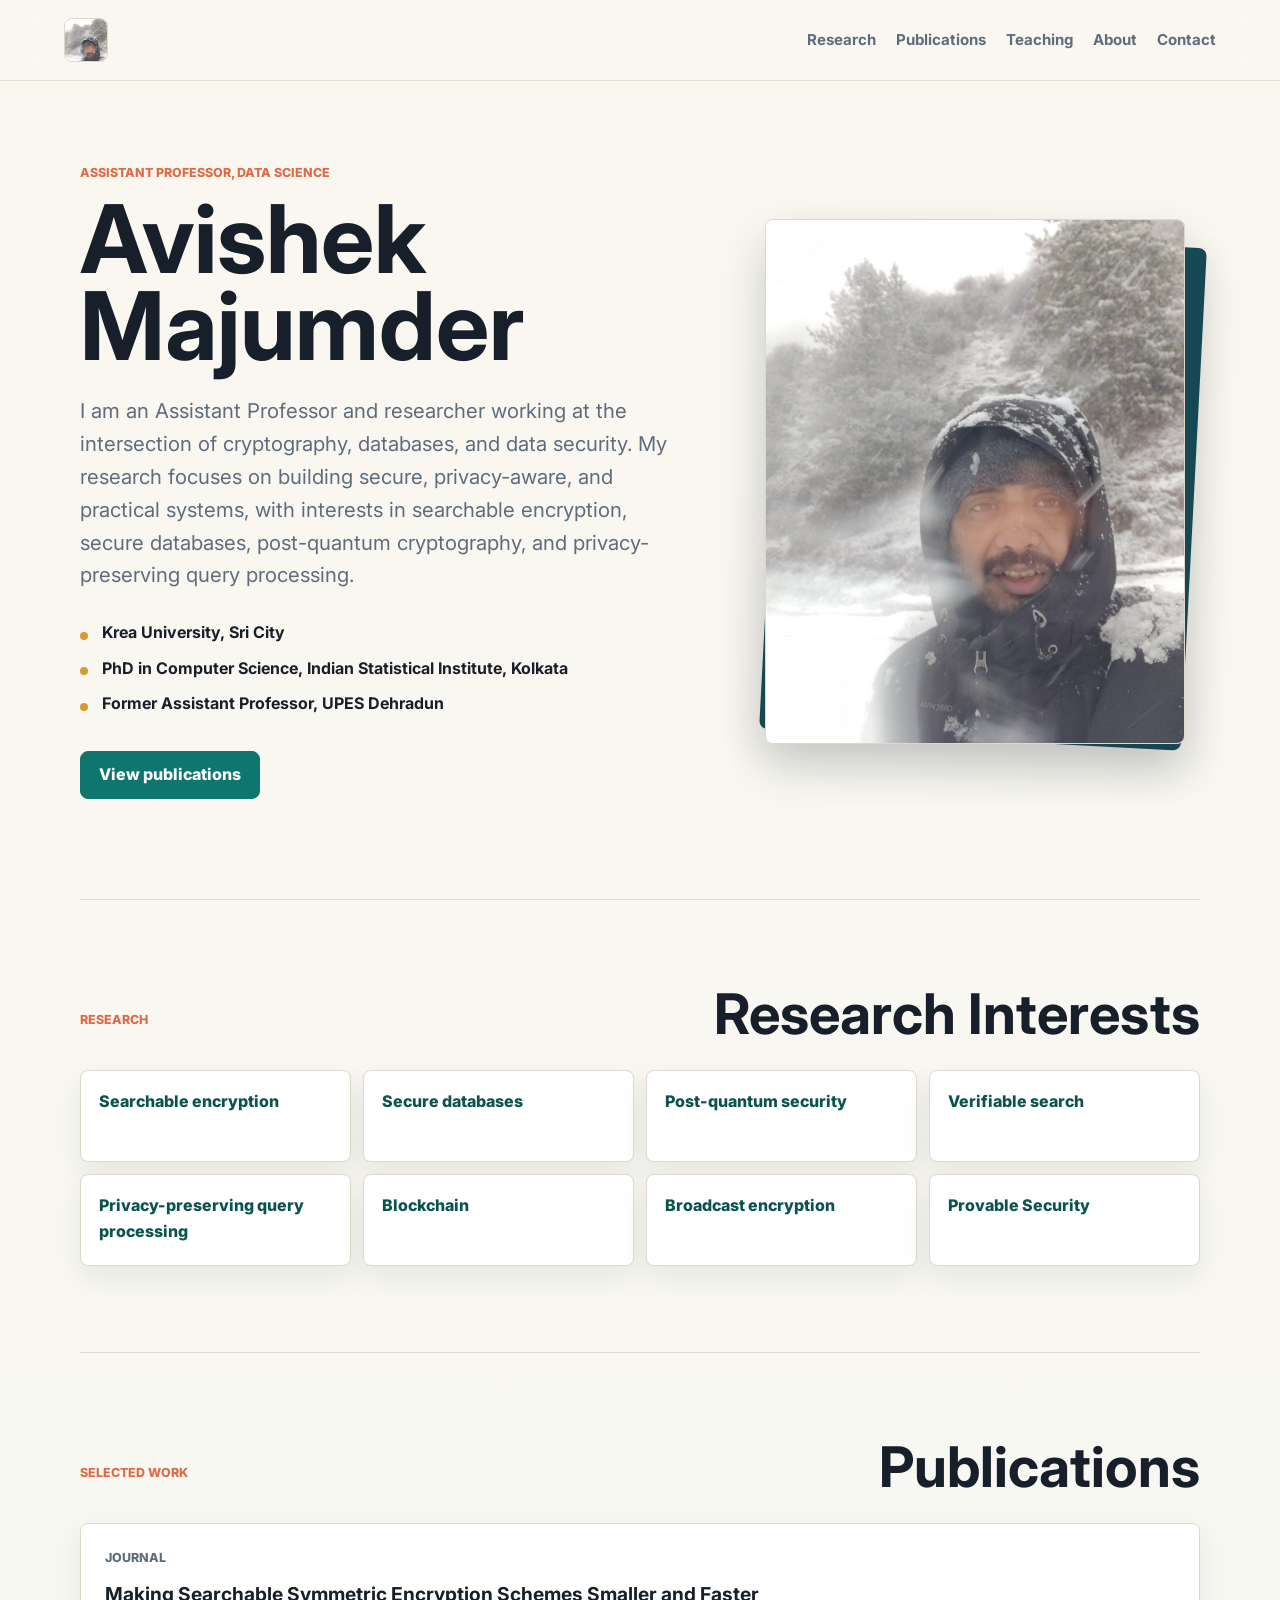
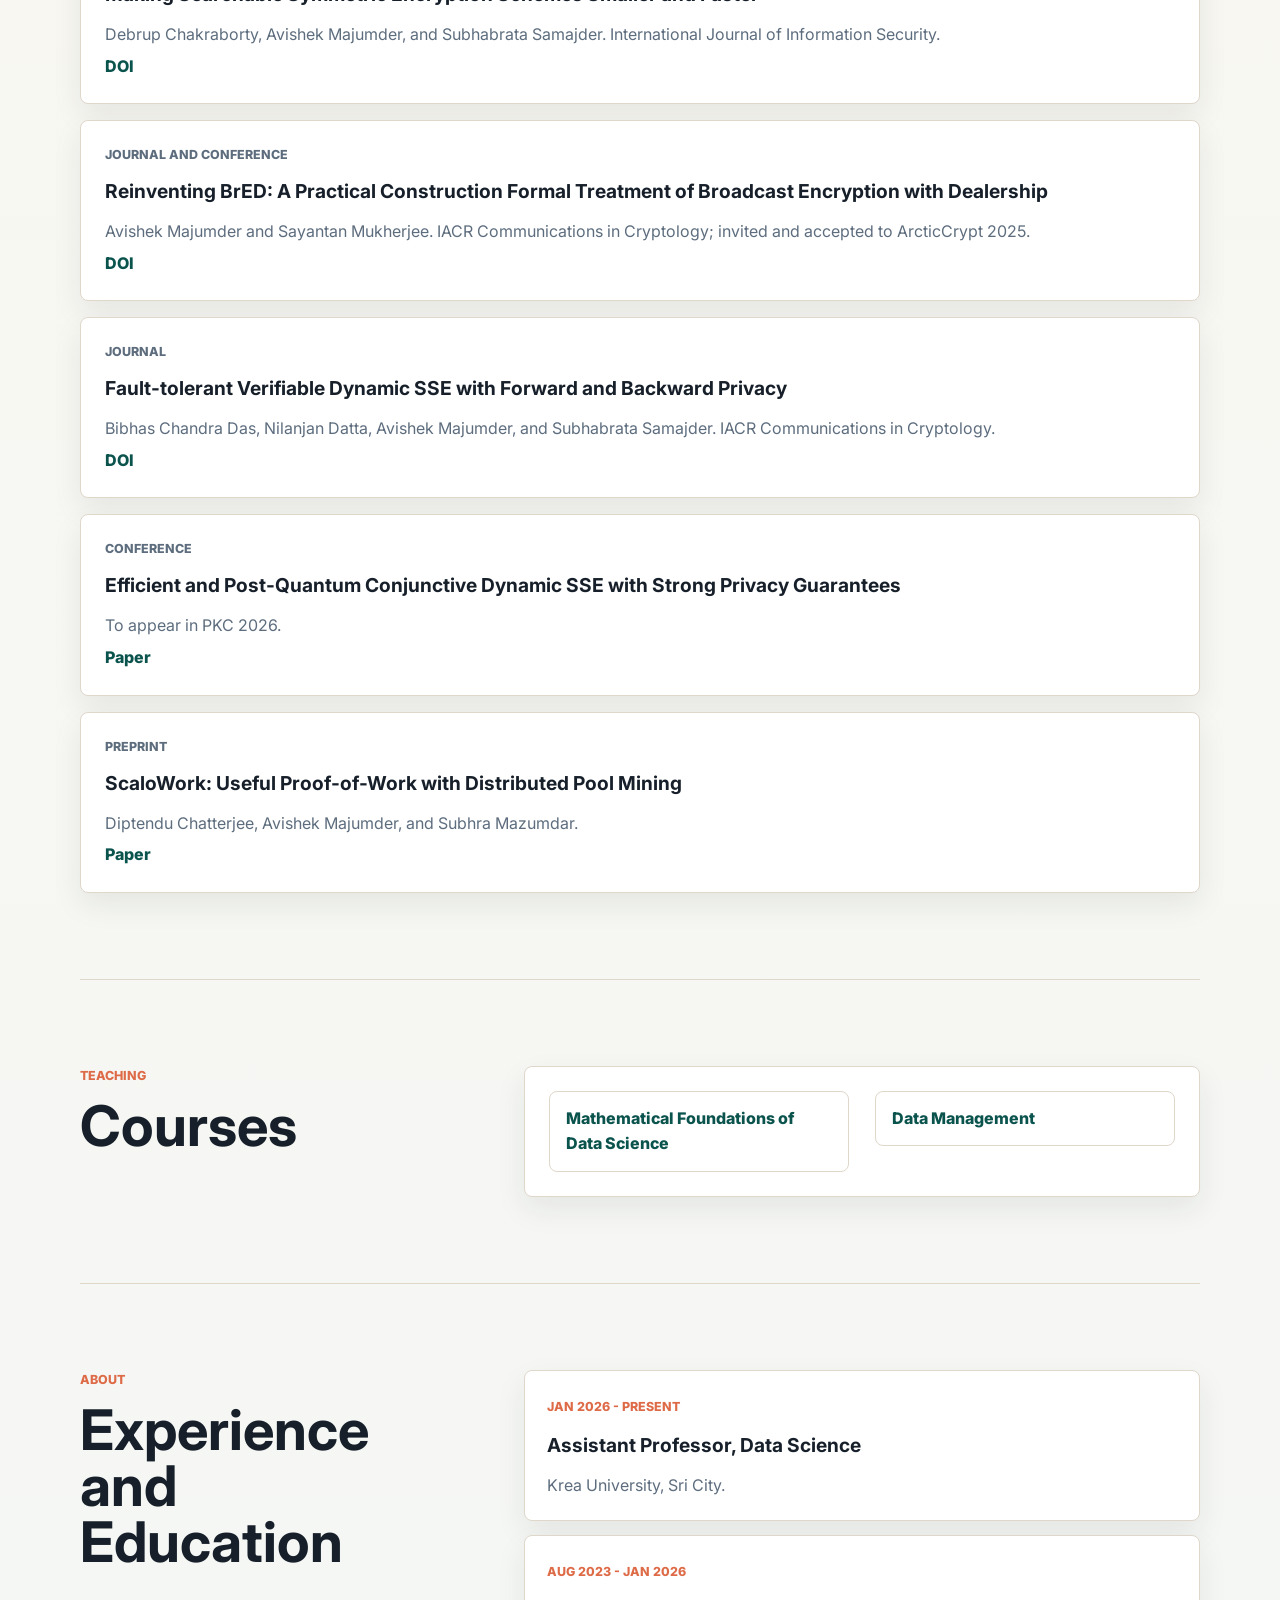
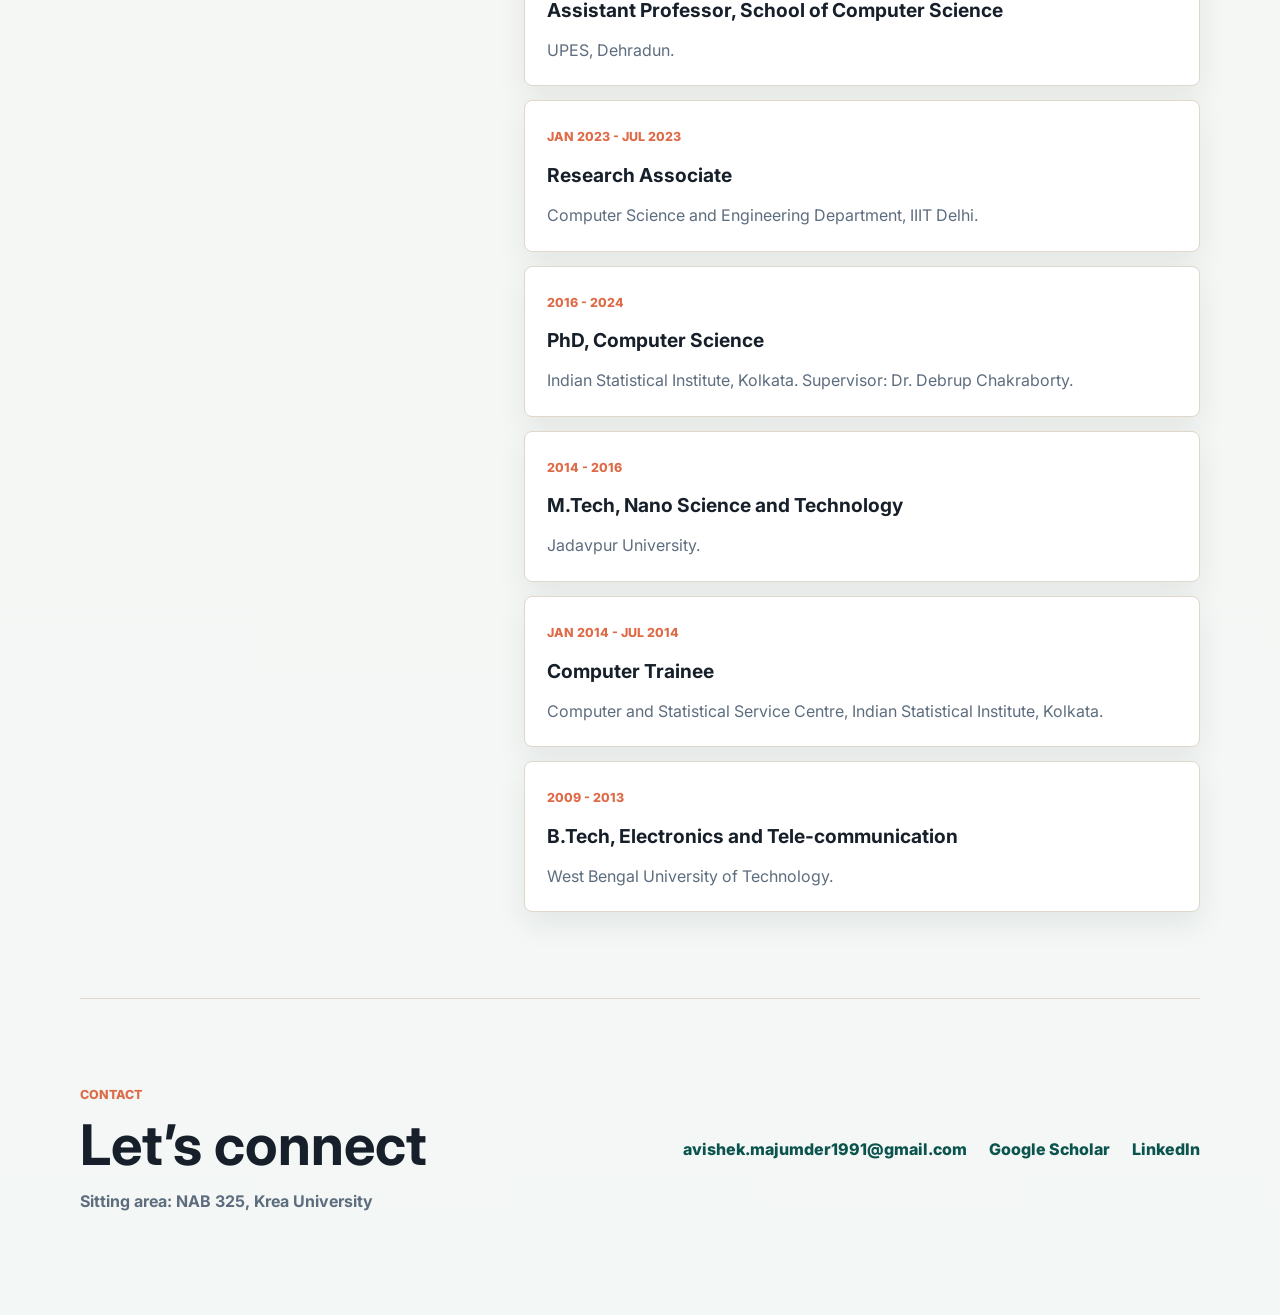
==== index.html @ 44ce13d9 "github page" ====
<!doctype html>
<html lang="en">
  <head>
    <meta charset="utf-8">
    <meta name="viewport" content="width=device-width, initial-scale=1">
    <meta name="description" content="Avishek Majumder - Assistant Professor in Data Science, Krea University. Research in searchable encryption, secure databases, post-quantum security, and privacy-preserving query processing.">
    <title>Avishek Majumder | Academic Portfolio</title>
    <link rel="preconnect" href="https://fonts.googleapis.com">
    <link rel="preconnect" href="https://fonts.gstatic.com" crossorigin>
    <link href="https://fonts.googleapis.com/css2?family=Inter:wght@400;500;700;800&display=swap" rel="stylesheet">
    <link rel="stylesheet" href="styles.css">
  </head>
  <body>
    <header class="site-header">
      <a class="brand" href="#top" aria-label="Home">
        <img src="assets/avishek-majumder.jpg" alt="">
      </a>
      <nav class="nav" aria-label="Primary navigation">
        <a href="#research">Research</a>
        <a href="#publications">Publications</a>
        <a href="#teaching">Teaching</a>
        <a href="#about">About</a>
        <a href="#contact">Contact</a>
      </nav>
    </header>

    <main id="top">
      <section class="hero" aria-labelledby="intro-title">
        <div class="hero-copy">
          <p class="eyebrow">Assistant Professor, Data Science</p>
          <h1 id="intro-title">Avishek Majumder</h1>
          <p class="lead">
            I am an Assistant Professor and researcher working at the intersection of cryptography, databases, and data security. My research focuses on building secure, privacy-aware, and practical systems, with interests in searchable encryption, secure databases, post-quantum cryptography, and privacy-preserving query processing.
          </p>
          <ul class="quick-facts" aria-label="Current affiliation and background">
            <li>Krea University, Sri City</li>
            <li>PhD in Computer Science, Indian Statistical Institute, Kolkata</li>
            <li>Former Assistant Professor, UPES Dehradun</li>
          </ul>
          <div class="actions" aria-label="Profile actions">
            <a class="button primary" href="#publications">View publications</a>
          </div>
        </div>
        <div class="hero-visual">
          <img class="profile-photo" src="assets/avishek-majumder.jpg" alt="Portrait of Avishek Majumder">
        </div>
      </section>

      <section class="section" id="research" aria-labelledby="research-title">
        <div class="section-heading">
          <p class="eyebrow">Research</p>
          <h2 id="research-title">Research Interests</h2>
        </div>
        <ul class="interest-list">
          <li>Searchable encryption</li>
          <li>Secure databases</li>
          <li>Post-quantum security</li>
          <li>Verifiable search</li>
          <li>Privacy-preserving query processing</li>
          <li>Blockchain</li>
          <li>Broadcast encryption</li>
          <li>Provable Security</li>
        </ul>
      </section>

      <section class="section" id="publications" aria-labelledby="publications-title">
        <div class="section-heading">
          <p class="eyebrow">Selected Work</p>
          <h2 id="publications-title">Publications</h2>
        </div>
        <div class="publication-list">
          <article class="publication">
            <p class="pub-type">Journal</p>
            <h3>Making Searchable Symmetric Encryption Schemes Smaller and Faster</h3>
            <p>Debrup Chakraborty, Avishek Majumder, and Subhabrata Samajder. International Journal of Information Security.</p>
            <a href="https://doi.org/10.1007/s10207-024-00915-y" target="_blank" rel="noreferrer">DOI</a>
          </article>
          <article class="publication">
            <p class="pub-type">Journal and Conference</p>
            <h3>Reinventing BrED: A Practical Construction Formal Treatment of Broadcast Encryption with Dealership</h3>
            <p>Avishek Majumder and Sayantan Mukherjee. IACR Communications in Cryptology; invited and accepted to ArcticCrypt 2025.</p>
            <a href="https://doi.org/10.62056/ak5txl86bm" target="_blank" rel="noreferrer">DOI</a>
          </article>
          <article class="publication">
            <p class="pub-type">Journal</p>
            <h3>Fault-tolerant Verifiable Dynamic SSE with Forward and Backward Privacy</h3>
            <p>Bibhas Chandra Das, Nilanjan Datta, Avishek Majumder, and Subhabrata Samajder. IACR Communications in Cryptology.</p>
            <a href="https://doi.org/10.62056/ayl5w4fe-3" target="_blank" rel="noreferrer">DOI</a>
          </article>
          <article class="publication">
            <p class="pub-type">Conference</p>
            <h3>Efficient and Post-Quantum Conjunctive Dynamic SSE with Strong Privacy Guarantees</h3>
            <p>To appear in PKC 2026.</p>
            <a href="https://eprint.iacr.org/2026/742.pdf" target="_blank" rel="noreferrer">Paper</a>
          </article>
          <article class="publication">
            <p class="pub-type">Preprint</p>
            <h3>ScaloWork: Useful Proof-of-Work with Distributed Pool Mining</h3>
            <p>Diptendu Chatterjee, Avishek Majumder, and Subhra Mazumdar.</p>
            <a href="https://arxiv.org/pdf/2504.14328" target="_blank" rel="noreferrer">Paper</a>
          </article>
        </div>
      </section>

      <section class="section two-column" id="teaching" aria-labelledby="teaching-title">
        <div>
          <p class="eyebrow">Teaching</p>
          <h2 id="teaching-title">Courses</h2>
        </div>
        <div class="content-panel">
          <ul class="detail-list">
            <li>
              <a href="courses/mathematical-foundations-of-data-science.html">Mathematical Foundations of Data Science</a>
            </li>
            <li>
              <a href="courses/data-management.html">Data Management</a>
            </li>
          </ul>
        </div>
      </section>

      <section class="section two-column" id="about" aria-labelledby="about-title">
        <div>
          <p class="eyebrow">About</p>
          <h2 id="about-title">Experience and Education</h2>
        </div>
        <div class="timeline">
          <article>
            <span>Jan 2026 - Present</span>
            <h3>Assistant Professor, Data Science</h3>
            <p>Krea University, Sri City.</p>
          </article>
          <article>
            <span>Aug 2023 - Jan 2026</span>
            <h3>Assistant Professor, School of Computer Science</h3>
            <p>UPES, Dehradun.</p>
          </article>
          <article>
            <span>Jan 2023 - Jul 2023</span>
            <h3>Research Associate</h3>
            <p>Computer Science and Engineering Department, IIIT Delhi.</p>
          </article>
          <article>
            <span>2016 - 2024</span>
            <h3>PhD, Computer Science</h3>
            <p>Indian Statistical Institute, Kolkata. Supervisor: Dr. Debrup Chakraborty.</p>
          </article>
          <article>
            <span>2014 - 2016</span>
            <h3>M.Tech, Nano Science and Technology</h3>
            <p>Jadavpur University.</p>
          </article>
          <article>
            <span>Jan 2014 - Jul 2014</span>
            <h3>Computer Trainee</h3>
            <p>Computer and Statistical Service Centre, Indian Statistical Institute, Kolkata.</p>
          </article>
          <article>
            <span>2009 - 2013</span>
            <h3>B.Tech, Electronics and Tele-communication</h3>
            <p>West Bengal University of Technology.</p>
          </article>
        </div>
      </section>

      <section class="section contact" id="contact" aria-labelledby="contact-title">
        <div>
          <p class="eyebrow">Contact</p>
          <h2 id="contact-title">Let’s connect</h2>
          <p class="office-location">Sitting area: NAB 325, Krea University</p>
        </div>
        <div class="contact-links">
          <a href="mailto:avishek.majumder1991@gmail.com">avishek.majumder1991@gmail.com</a>
          <a href="https://scholar.google.com/citations?user=8zvprlkAAAAJ&amp;hl=en" target="_blank" rel="noreferrer">Google Scholar</a>
          <a href="https://www.linkedin.com/in/avishek-majumder-87589775/" target="_blank" rel="noreferrer">LinkedIn</a>
        </div>
      </section>
    </main>
  </body>
</html>
---- styles.css ----
:root {
  color-scheme: light;
  --ink: #17202a;
  --muted: #5d6d7e;
  --paper: #faf7f0;
  --surface: #ffffff;
  --line: #dfd7ca;
  --accent: #0e766e;
  --accent-dark: #0b534d;
  --coral: #de6b48;
  --gold: #d89a32;
  --shadow: 0 18px 45px rgba(23, 32, 42, 0.12);
}

* {
  box-sizing: border-box;
}

html {
  scroll-behavior: smooth;
}

body {
  margin: 0;
  min-height: 100vh;
  background:
    linear-gradient(180deg, rgba(250, 247, 240, 0.95), rgba(243, 247, 246, 0.95)),
    var(--paper);
  color: var(--ink);
  font-family: Inter, system-ui, -apple-system, BlinkMacSystemFont, "Segoe UI", sans-serif;
  line-height: 1.6;
}

a {
  color: inherit;
}

.site-header {
  position: sticky;
  top: 0;
  z-index: 10;
  display: flex;
  align-items: center;
  justify-content: space-between;
  gap: 24px;
  padding: 18px clamp(20px, 5vw, 72px);
  background: rgba(250, 247, 240, 0.88);
  border-bottom: 1px solid rgba(223, 215, 202, 0.75);
  backdrop-filter: blur(16px);
}

.brand {
  display: grid;
  width: 44px;
  height: 44px;
  place-items: center;
  border-radius: 8px;
  overflow: hidden;
  background: var(--surface);
  border: 1px solid var(--line);
  text-decoration: none;
}

.brand img {
  width: 100%;
  height: 100%;
  object-fit: cover;
  object-position: center 28%;
}

.nav {
  display: flex;
  flex-wrap: wrap;
  justify-content: flex-end;
  gap: 8px 20px;
  color: var(--muted);
  font-size: 0.94rem;
  font-weight: 700;
}

.nav a,
.publication a,
.contact-links a {
  text-decoration-color: transparent;
  text-underline-offset: 4px;
  transition: color 160ms ease, text-decoration-color 160ms ease;
}

.nav a:hover,
.publication a:hover,
.contact-links a:hover {
  color: var(--accent-dark);
  text-decoration-color: currentColor;
}

main {
  width: min(1120px, calc(100% - 40px));
  margin: 0 auto;
}

.hero {
  display: grid;
  grid-template-columns: minmax(0, 1.02fr) minmax(300px, 0.78fr);
  align-items: center;
  min-height: calc(100vh - 82px);
  gap: clamp(32px, 7vw, 82px);
  padding: 54px 0 72px;
}

.hero-copy {
  max-width: 680px;
}

.eyebrow {
  margin: 0 0 12px;
  color: var(--coral);
  font-size: 0.78rem;
  font-weight: 800;
  letter-spacing: 0;
  text-transform: uppercase;
}

h1,
h2,
h3,
p {
  overflow-wrap: anywhere;
}

h1 {
  max-width: 9ch;
  margin: 0;
  font-size: clamp(3.2rem, 7.4vw, 6.4rem);
  line-height: 0.92;
  letter-spacing: 0;
}

h2 {
  margin: 0;
  font-size: clamp(2rem, 5vw, 3.5rem);
  line-height: 1;
  letter-spacing: 0;
}

h3 {
  margin: 14px 0 10px;
  font-size: 1.2rem;
  line-height: 1.25;
}

.lead {
  max-width: 58ch;
  margin: 26px 0 0;
  color: var(--muted);
  font-size: clamp(1.05rem, 2vw, 1.28rem);
}

.quick-facts {
  display: grid;
  gap: 10px;
  margin: 28px 0 0;
  padding: 0;
  color: var(--ink);
  font-weight: 700;
  list-style: none;
}

.quick-facts li {
  position: relative;
  padding-left: 22px;
}

.quick-facts li::before {
  content: "";
  position: absolute;
  top: 0.72em;
  left: 0;
  width: 8px;
  height: 8px;
  border-radius: 50%;
  background: var(--gold);
}

.actions {
  display: flex;
  flex-wrap: wrap;
  gap: 12px;
  margin-top: 34px;
}

.button {
  display: inline-flex;
  min-height: 48px;
  align-items: center;
  justify-content: center;
  border: 1px solid var(--ink);
  border-radius: 8px;
  padding: 0 18px;
  font-weight: 800;
  text-decoration: none;
  transition: transform 160ms ease, box-shadow 160ms ease, background 160ms ease;
}

.button:hover {
  transform: translateY(-2px);
  box-shadow: var(--shadow);
}

.button.primary {
  background: var(--accent);
  border-color: var(--accent);
  color: white;
}

.button.secondary {
  background: transparent;
}

.hero-visual {
  position: relative;
  display: grid;
  place-items: center;
  min-height: 380px;
}

.hero-visual::before {
  content: "";
  position: absolute;
  inset: 18px 6px 4px 22px;
  border-radius: 8px;
  background: #174b57;
  transform: rotate(3deg);
  box-shadow: var(--shadow);
}

.hero-visual img {
  position: relative;
  display: block;
  width: min(100%, 420px);
  border: 1px solid var(--line);
  border-radius: 8px;
  background: var(--surface);
  box-shadow: 0 22px 50px rgba(23, 32, 42, 0.16);
}

.profile-photo {
  aspect-ratio: 4 / 5;
  height: auto;
  max-height: 560px;
  object-fit: cover;
  object-position: center 28%;
}

.section {
  padding: 86px 0;
  border-top: 1px solid var(--line);
}

.section-heading {
  display: flex;
  align-items: end;
  justify-content: space-between;
  gap: 24px;
  margin-bottom: 28px;
}

.interest-list {
  display: grid;
  grid-template-columns: repeat(4, minmax(0, 1fr));
  gap: 12px;
  margin: 0;
  padding: 0;
  list-style: none;
}

.interest-list li,
.content-panel,
.publication,
.timeline article {
  border: 1px solid var(--line);
  border-radius: 8px;
  background: var(--surface);
  box-shadow: 0 12px 30px rgba(23, 32, 42, 0.08);
}

.interest-list li {
  min-height: 92px;
  padding: 18px;
  color: var(--accent-dark);
  font-weight: 800;
}

.publication-list {
  display: grid;
  gap: 16px;
}

.publication {
  padding: 24px;
}

.publication p,
.timeline p {
  color: var(--muted);
}

.publication a {
  display: inline-flex;
  margin-top: 6px;
  color: var(--accent-dark);
  font-weight: 800;
}

.pub-type,
.timeline span {
  margin: 0;
  color: var(--coral);
  font-size: 0.78rem;
  font-weight: 800;
  text-transform: uppercase;
}

.two-column {
  display: grid;
  grid-template-columns: minmax(220px, 0.55fr) minmax(0, 1fr);
  gap: clamp(28px, 6vw, 72px);
  align-items: start;
}

.content-panel {
  padding: 24px;
}

.detail-list {
  display: grid;
  grid-template-columns: repeat(2, minmax(0, 1fr));
  gap: 12px 26px;
  margin: 0;
  padding: 0;
  color: var(--muted);
  list-style: none;
}

.detail-list a {
  display: block;
  min-height: 54px;
  padding: 14px 16px;
  border: 1px solid var(--line);
  border-radius: 8px;
  color: var(--accent-dark);
  font-weight: 800;
  text-decoration-color: transparent;
  text-underline-offset: 4px;
  transition: background 160ms ease, text-decoration-color 160ms ease;
}

.detail-list a:hover {
  background: rgba(14, 118, 110, 0.08);
  text-decoration-color: currentColor;
}

.timeline {
  display: grid;
  gap: 14px;
}

.timeline article {
  padding: 22px;
}

.timeline h3,
.timeline p,
.publication h3,
.publication p {
  margin-bottom: 0;
}

.course-hero {
  max-width: 860px;
  padding: 82px 0 70px;
}

.course-hero h1 {
  max-width: 12ch;
}

.course-layout {
  display: grid;
  grid-template-columns: minmax(260px, 0.42fr) minmax(0, 1fr);
  gap: 18px;
}

.course-note {
  margin-bottom: 0;
  color: var(--muted);
}

.download-link {
  display: inline-flex;
  min-height: 46px;
  align-items: center;
  margin-top: 22px;
  padding: 0 15px;
  border: 1px solid var(--accent);
  border-radius: 8px;
  color: var(--accent-dark);
  font-weight: 800;
  text-decoration: none;
  transition: background 160ms ease, color 160ms ease;
}

.download-link:hover {
  background: var(--accent);
  color: white;
}

.table-wrap {
  width: 100%;
  margin-top: 24px;
  overflow-x: auto;
}

.course-table {
  width: 100%;
  min-width: 680px;
  border-collapse: collapse;
  color: var(--muted);
}

.course-table th,
.course-table td {
  padding: 14px;
  border-bottom: 1px solid var(--line);
  text-align: left;
  vertical-align: top;
}

.course-table th {
  color: var(--ink);
  font-size: 0.82rem;
  text-transform: uppercase;
}

.course-table th:first-child,
.course-table td:first-child {
  width: 72px;
  color: var(--coral);
  font-weight: 800;
}

.course-table th:last-child,
.course-table td:last-child {
  width: 130px;
}

.course-table a {
  color: var(--accent-dark);
  font-weight: 800;
  text-decoration-color: transparent;
  text-underline-offset: 4px;
}

.course-table a:hover {
  text-decoration-color: currentColor;
}

.contact {
  display: flex;
  align-items: center;
  justify-content: space-between;
  gap: 28px;
  padding-bottom: 100px;
}

.contact-links {
  display: flex;
  flex-wrap: wrap;
  justify-content: flex-end;
  gap: 14px 22px;
  color: var(--accent-dark);
  font-weight: 800;
}

.office-location {
  margin: 16px 0 0;
  color: var(--muted);
  font-weight: 700;
}

@media (max-width: 820px) {
  .site-header {
    align-items: flex-start;
  }

  .hero {
    grid-template-columns: 1fr;
    min-height: auto;
    padding-top: 44px;
  }

  .hero-visual {
    order: -1;
    min-height: 260px;
  }

  .project-grid {
    grid-template-columns: 1fr;
  }

  .interest-list,
  .detail-list,
  .course-layout {
    grid-template-columns: 1fr;
  }

  .section-heading,
  .contact,
  .two-column {
    align-items: flex-start;
    grid-template-columns: 1fr;
    flex-direction: column;
  }

  .contact-links {
    justify-content: flex-start;
  }
}

@media (max-width: 520px) {
  main {
    width: min(100% - 28px, 1120px);
  }

  .site-header {
    padding: 14px;
  }

  .nav {
    max-width: 230px;
  }

  h1 {
    font-size: 3.1rem;
  }

  .button {
    width: 100%;
  }
}
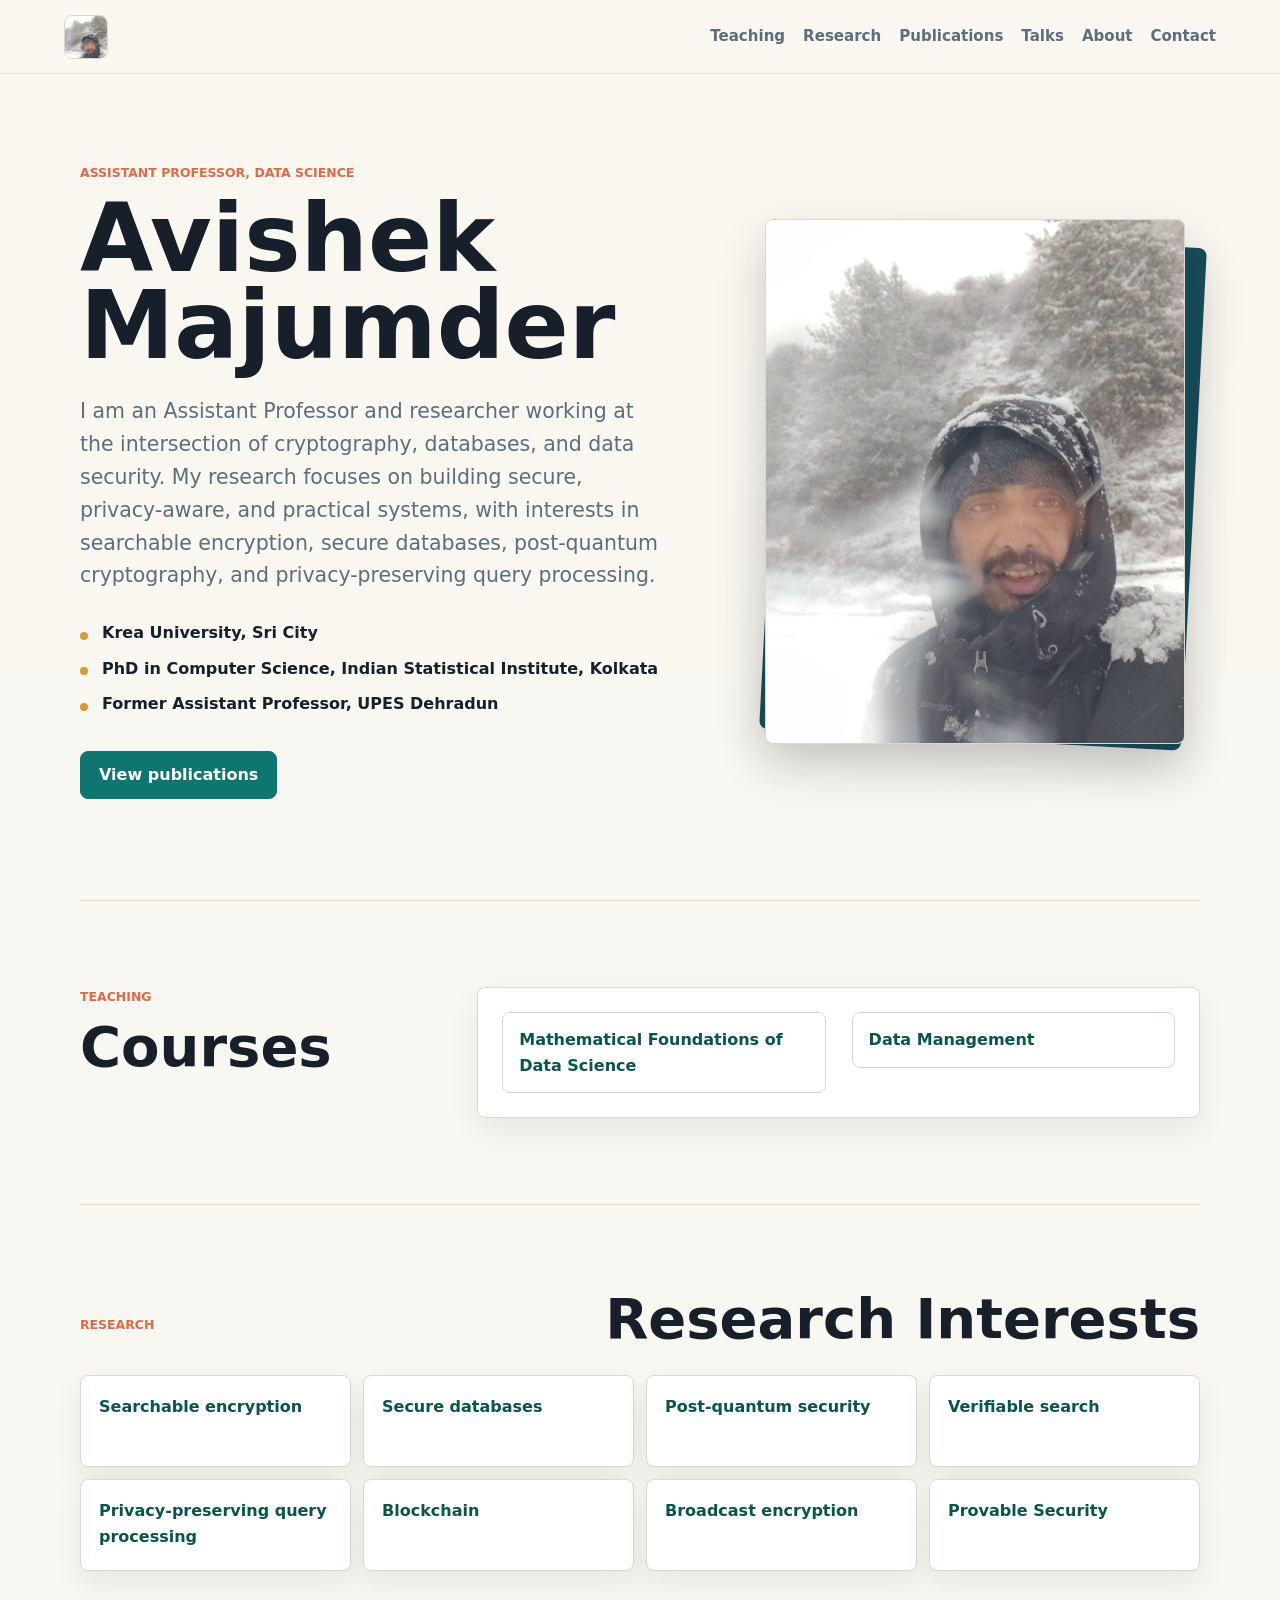
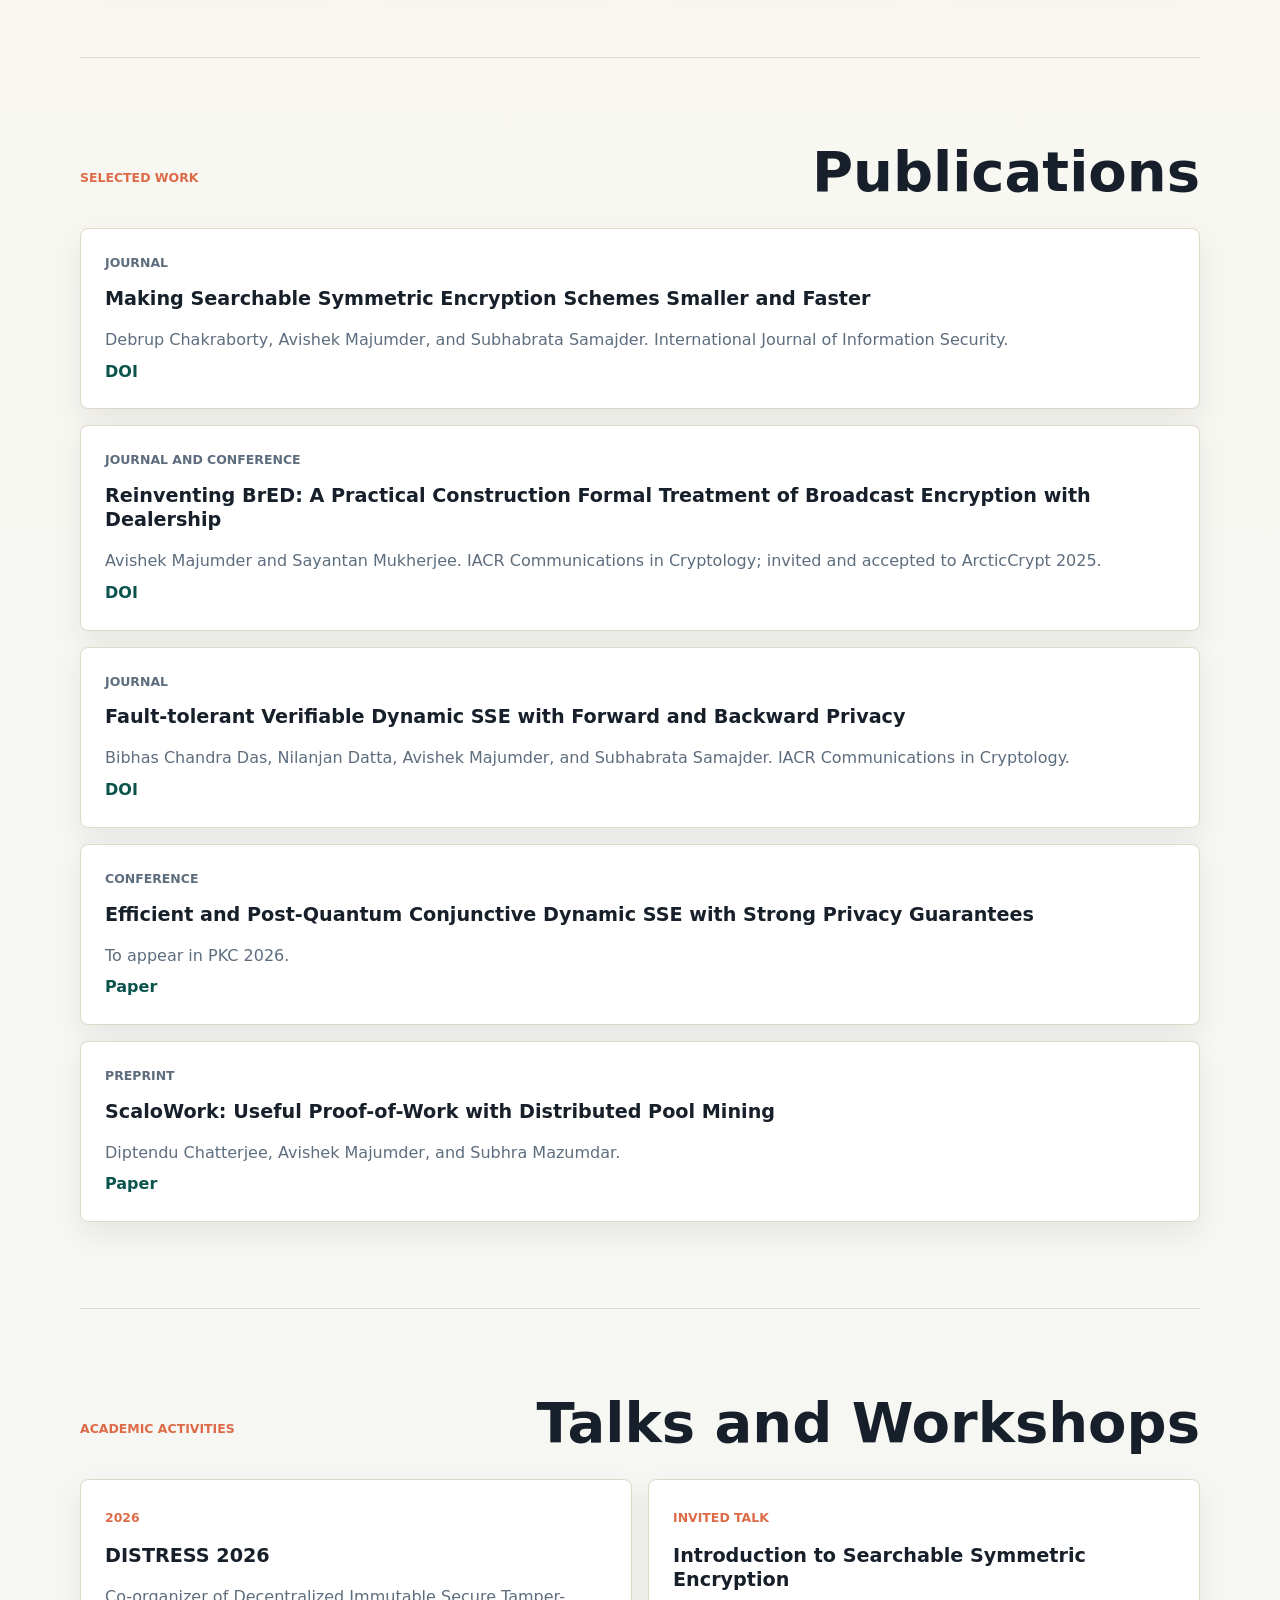
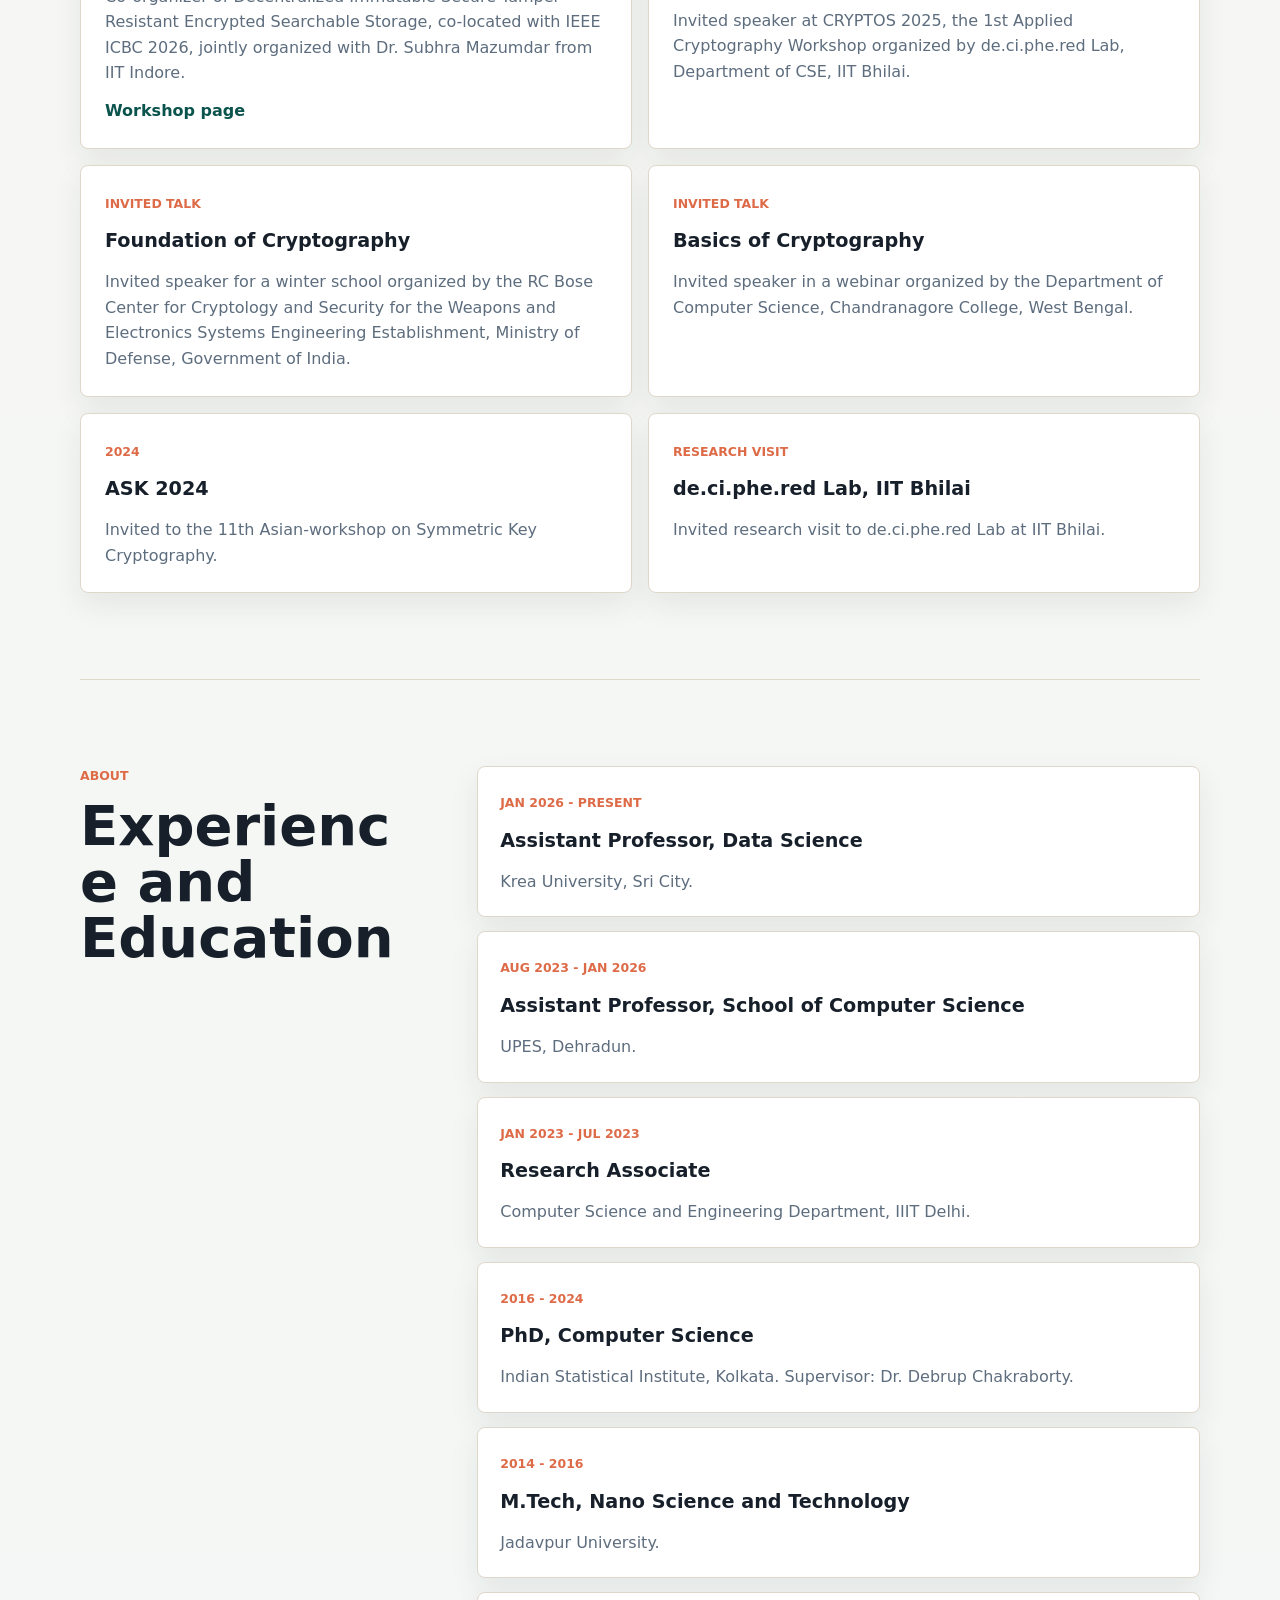
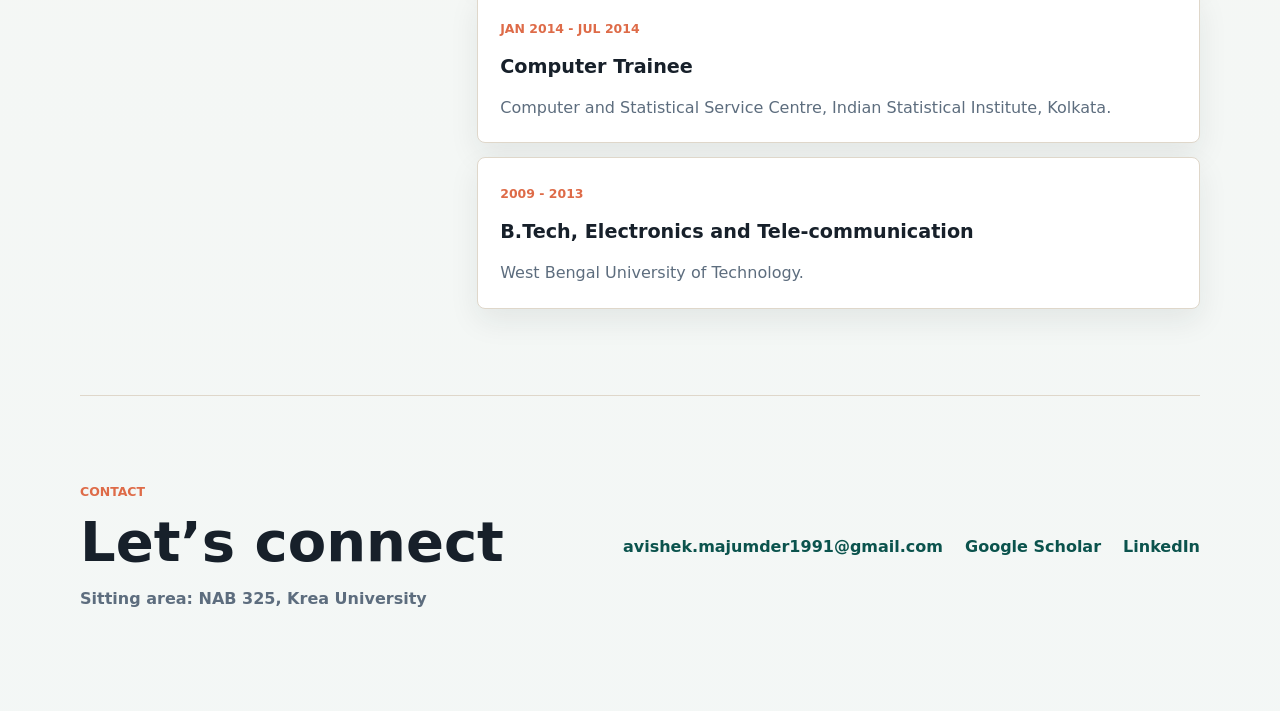
==== commit 0ecc7d45: "mobile optimized" ====
--- a/index.html
+++ b/index.html
@@ -5,20 +5,18 @@
     <meta name="viewport" content="width=device-width, initial-scale=1">
     <meta name="description" content="Avishek Majumder - Assistant Professor in Data Science, Krea University. Research in searchable encryption, secure databases, post-quantum security, and privacy-preserving query processing.">
     <title>Avishek Majumder | Academic Portfolio</title>
-    <link rel="preconnect" href="https://fonts.googleapis.com">
-    <link rel="preconnect" href="https://fonts.gstatic.com" crossorigin>
-    <link href="https://fonts.googleapis.com/css2?family=Inter:wght@400;500;700;800&display=swap" rel="stylesheet">
     <link rel="stylesheet" href="styles.css">
   </head>
   <body>
     <header class="site-header">
       <a class="brand" href="#top" aria-label="Home">
-        <img src="assets/avishek-majumder.jpg" alt="">
+        <img src="assets/avishek-majumder.jpg" width="1000" height="1250" alt="">
       </a>
       <nav class="nav" aria-label="Primary navigation">
+        <a href="#teaching">Teaching</a>
         <a href="#research">Research</a>
         <a href="#publications">Publications</a>
-        <a href="#teaching">Teaching</a>
+        <a href="#talks">Talks</a>
         <a href="#about">About</a>
         <a href="#contact">Contact</a>
       </nav>
@@ -42,7 +40,25 @@
           </div>
         </div>
         <div class="hero-visual">
-          <img class="profile-photo" src="assets/avishek-majumder.jpg" alt="Portrait of Avishek Majumder">
+          <img class="profile-photo" src="assets/avishek-majumder.jpg" width="1000" height="1250"
+            alt="Portrait of Avishek Majumder" fetchpriority="high">
+          </div>
+          </section>
+          
+          <section class="section two-column" id="teaching" aria-labelledby="teaching-title">
+            <div>
+              <p class="eyebrow">Teaching</p>
+              <h2 id="teaching-title">Courses</h2>
+            </div>
+            <div class="content-panel">
+              <ul class="detail-list">
+                <li>
+                  <a href="courses/mathematical-foundations-of-data-science.html">Mathematical Foundations of Data Science</a>
+                </li>
+                <li>
+                  <a href="courses/data-management.html">Data Management</a>
+                </li>
+              </ul>
         </div>
       </section>
 
@@ -102,20 +118,55 @@
         </div>
       </section>
 
-      <section class="section two-column" id="teaching" aria-labelledby="teaching-title">
-        <div>
-          <p class="eyebrow">Teaching</p>
-          <h2 id="teaching-title">Courses</h2>
-        </div>
-        <div class="content-panel">
-          <ul class="detail-list">
-            <li>
-              <a href="courses/mathematical-foundations-of-data-science.html">Mathematical Foundations of Data Science</a>
-            </li>
-            <li>
-              <a href="courses/data-management.html">Data Management</a>
-            </li>
-          </ul>
+      <section class="section" id="talks" aria-labelledby="talks-title">
+        <div class="section-heading">
+          <p class="eyebrow">Academic Activities</p>
+          <h2 id="talks-title">Talks and Workshops</h2>
+        </div>
+        <div class="activity-list">
+          <article class="activity">
+            <span>2026</span>
+            <h3>DISTRESS 2026</h3>
+            <p>
+              Co-organizer of Decentralized Immutable Secure Tamper-Resistant Encrypted Searchable Storage,
+              co-located with IEEE ICBC 2026, jointly organized with Dr. Subhra Mazumdar from IIT Indore.
+            </p>
+            <a href="https://icbc2026.ieee-icbc.org/ieee-icbc-2026-91/pages/ieee-distress-bites-and-r2d2" target="_blank" rel="noreferrer">Workshop page</a>
+          </article>
+          <article class="activity">
+            <span>Invited Talk</span>
+            <h3>Introduction to Searchable Symmetric Encryption</h3>
+            <p>
+              Invited speaker at CRYPTOS 2025, the 1st Applied Cryptography Workshop organized by
+              de.ci.phe.red Lab, Department of CSE, IIT Bhilai.
+            </p>
+          </article>
+          <article class="activity">
+            <span>Invited Talk</span>
+            <h3>Foundation of Cryptography</h3>
+            <p>
+              Invited speaker for a winter school organized by the RC Bose Center for Cryptology and Security
+              for the Weapons and Electronics Systems Engineering Establishment, Ministry of Defense, Government of India.
+            </p>
+          </article>
+          <article class="activity">
+            <span>Invited Talk</span>
+            <h3>Basics of Cryptography</h3>
+            <p>
+              Invited speaker in a webinar organized by the Department of Computer Science,
+              Chandranagore College, West Bengal.
+            </p>
+          </article>
+          <article class="activity">
+            <span>2024</span>
+            <h3>ASK 2024</h3>
+            <p>Invited to the 11th Asian-workshop on Symmetric Key Cryptography.</p>
+          </article>
+          <article class="activity">
+            <span>Research Visit</span>
+            <h3>de.ci.phe.red Lab, IIT Bhilai</h3>
+            <p>Invited research visit to de.ci.phe.red Lab at IIT Bhilai.</p>
+          </article>
         </div>
       </section>
 
--- a/styles.css
+++ b/styles.css
@@ -27,8 +27,10 @@
     linear-gradient(180deg, rgba(250, 247, 240, 0.95), rgba(243, 247, 246, 0.95)),
     var(--paper);
   color: var(--ink);
-  font-family: Inter, system-ui, -apple-system, BlinkMacSystemFont, "Segoe UI", sans-serif;
+  font-family: system-ui, -apple-system, BlinkMacSystemFont, "Segoe UI", sans-serif;
   line-height: 1.6;
+  -webkit-font-smoothing: antialiased;
+  text-rendering: optimizeLegibility;
 }
 
 a {
@@ -42,8 +44,9 @@
   display: flex;
   align-items: center;
   justify-content: space-between;
-  gap: 24px;
-  padding: 18px clamp(20px, 5vw, 72px);
+  gap: 18px;
+  min-height: 74px;
+  padding: 14px clamp(20px, 5vw, 72px);
   background: rgba(250, 247, 240, 0.88);
   border-bottom: 1px solid rgba(223, 215, 202, 0.75);
   backdrop-filter: blur(16px);
@@ -72,7 +75,7 @@
   display: flex;
   flex-wrap: wrap;
   justify-content: flex-end;
-  gap: 8px 20px;
+  gap: 8px 18px;
   color: var(--muted);
   font-size: 0.94rem;
   font-weight: 700;
@@ -94,7 +97,7 @@
 }
 
 main {
-  width: min(1120px, calc(100% - 40px));
+  width: min(1120px, calc(100% - clamp(28px, 6vw, 72px)));
   margin: 0 auto;
 }
 
@@ -102,9 +105,9 @@
   display: grid;
   grid-template-columns: minmax(0, 1.02fr) minmax(300px, 0.78fr);
   align-items: center;
-  min-height: calc(100vh - 82px);
+  min-height: calc(100svh - 74px);
   gap: clamp(32px, 7vw, 82px);
-  padding: 54px 0 72px;
+  padding: clamp(42px, 7vw, 72px) 0 clamp(56px, 7vw, 84px);
 }
 
 .hero-copy {
@@ -252,7 +255,7 @@
 }
 
 .section {
-  padding: 86px 0;
+  padding: clamp(58px, 8vw, 86px) 0;
   border-top: 1px solid var(--line);
 }
 
@@ -276,6 +279,7 @@
 .interest-list li,
 .content-panel,
 .publication,
+.activity,
 .timeline article {
   border: 1px solid var(--line);
   border-radius: 8px;
@@ -295,11 +299,13 @@
   gap: 16px;
 }
 
-.publication {
+.publication,
+.activity {
   padding: 24px;
 }
 
 .publication p,
+.activity p,
 .timeline p {
   color: var(--muted);
 }
@@ -311,7 +317,21 @@
   font-weight: 800;
 }
 
+.activity a {
+  display: inline-flex;
+  margin-top: 12px;
+  color: var(--accent-dark);
+  font-weight: 800;
+  text-decoration-color: transparent;
+  text-underline-offset: 4px;
+}
+
+.activity a:hover {
+  text-decoration-color: currentColor;
+}
+
 .pub-type,
+.activity span,
 .timeline span {
   margin: 0;
   color: var(--coral);
@@ -320,9 +340,20 @@
   text-transform: uppercase;
 }
 
+.activity-list {
+  display: grid;
+  grid-template-columns: repeat(2, minmax(0, 1fr));
+  gap: 16px;
+}
+
+.activity h3,
+.activity p {
+  margin-bottom: 0;
+}
+
 .two-column {
   display: grid;
-  grid-template-columns: minmax(220px, 0.55fr) minmax(0, 1fr);
+  grid-template-columns: minmax(220px, 0.45fr) minmax(0, 1fr);
   gap: clamp(28px, 6vw, 72px);
   align-items: start;
 }
@@ -377,7 +408,7 @@
 
 .course-hero {
   max-width: 860px;
-  padding: 82px 0 70px;
+  padding: clamp(58px, 8vw, 82px) 0 clamp(52px, 7vw, 70px);
 }
 
 .course-hero h1 {
@@ -418,6 +449,7 @@
   width: 100%;
   margin-top: 24px;
   overflow-x: auto;
+  -webkit-overflow-scrolling: touch;
 }
 
 .course-table {
@@ -489,27 +521,34 @@
 
 @media (max-width: 820px) {
   .site-header {
-    align-items: flex-start;
+    align-items: center;
   }
 
   .hero {
     grid-template-columns: 1fr;
     min-height: auto;
-    padding-top: 44px;
+    gap: 26px;
+    padding-top: 34px;
   }
 
   .hero-visual {
     order: -1;
-    min-height: 260px;
-  }
-
-  .project-grid {
-    grid-template-columns: 1fr;
-  }
-
-  .interest-list,
-  .detail-list,
-  .course-layout {
+    min-height: 0;
+  }
+
+  .hero-visual::before {
+    inset: 14px 18px 0 18px;
+  }
+
+  .hero-visual img {
+    width: min(78vw, 340px);
+  }
+
+  .interest-list {
+    grid-template-columns: repeat(2, minmax(0, 1fr));
+  }
+
+  .activity-list {
     grid-template-columns: 1fr;
   }
 
@@ -527,23 +566,60 @@
 }
 
 @media (max-width: 520px) {
-  main {
-    width: min(100% - 28px, 1120px);
-  }
-
   .site-header {
-    padding: 14px;
+    gap: 12px;
+    padding: 10px 14px;
+  }
+
+  .interest-list {
+    grid-template-columns: 1fr;
   }
 
   .nav {
-    max-width: 230px;
+    flex: 1;
+    gap: 4px 10px;
+    font-size: 0.84rem;
+    line-height: 1.25;
   }
 
   h1 {
-    font-size: 3.1rem;
+    max-width: 12ch;
+    font-size: 2.72rem;
+    line-height: 0.98;
+  }
+
+  h2 {
+    font-size: 2rem;
+    line-height: 1.08;
+  }
+
+  .brand {
+    width: 40px;
+    height: 40px;
+  }
+
+  .lead {
+    font-size: 1rem;
+  }
+
+  .content-panel,
+  .publication,
+  .activity,
+  .timeline article {
+    padding: 18px;
   }
 
   .button {
     width: 100%;
   }
-}
+
+  .course-table {
+    min-width: 600px;
+    font-size: 0.92rem;
+  }
+
+  .course-table th,
+  .course-table td {
+    padding: 12px;
+  }
+}
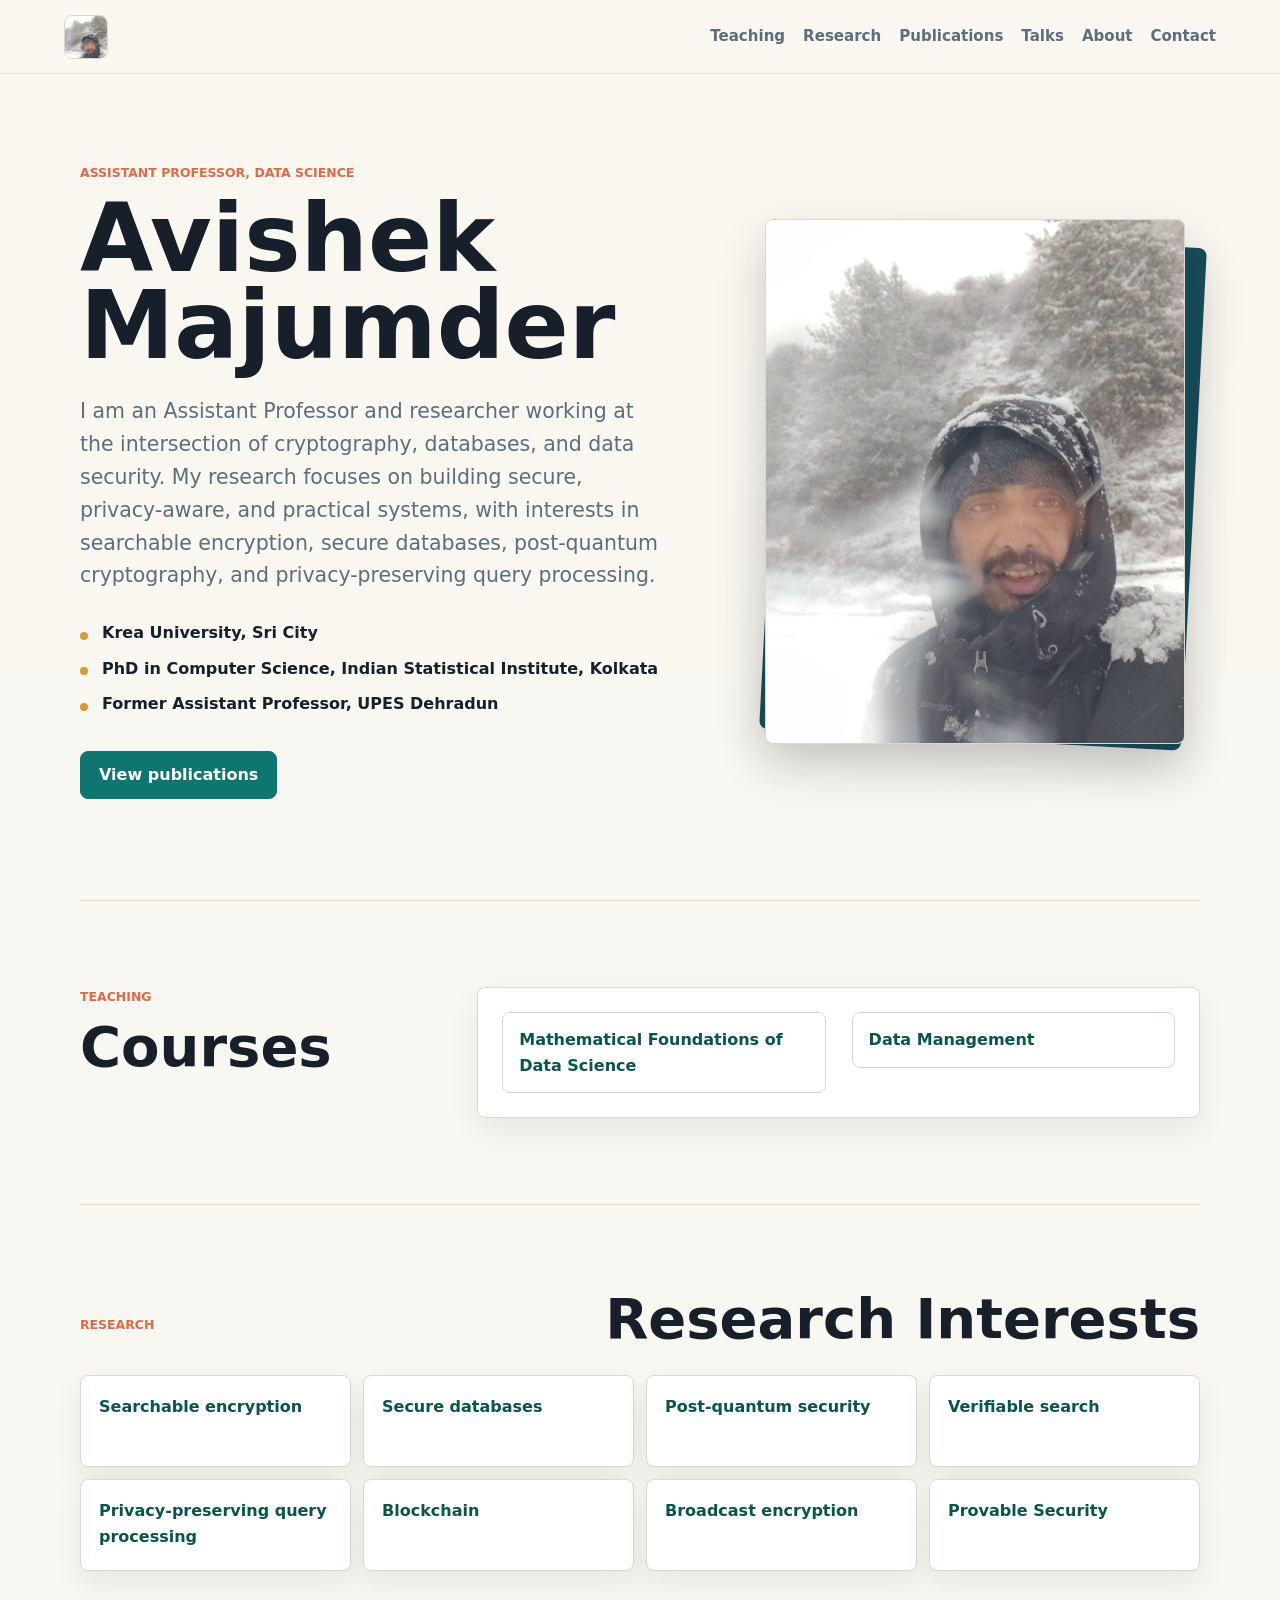
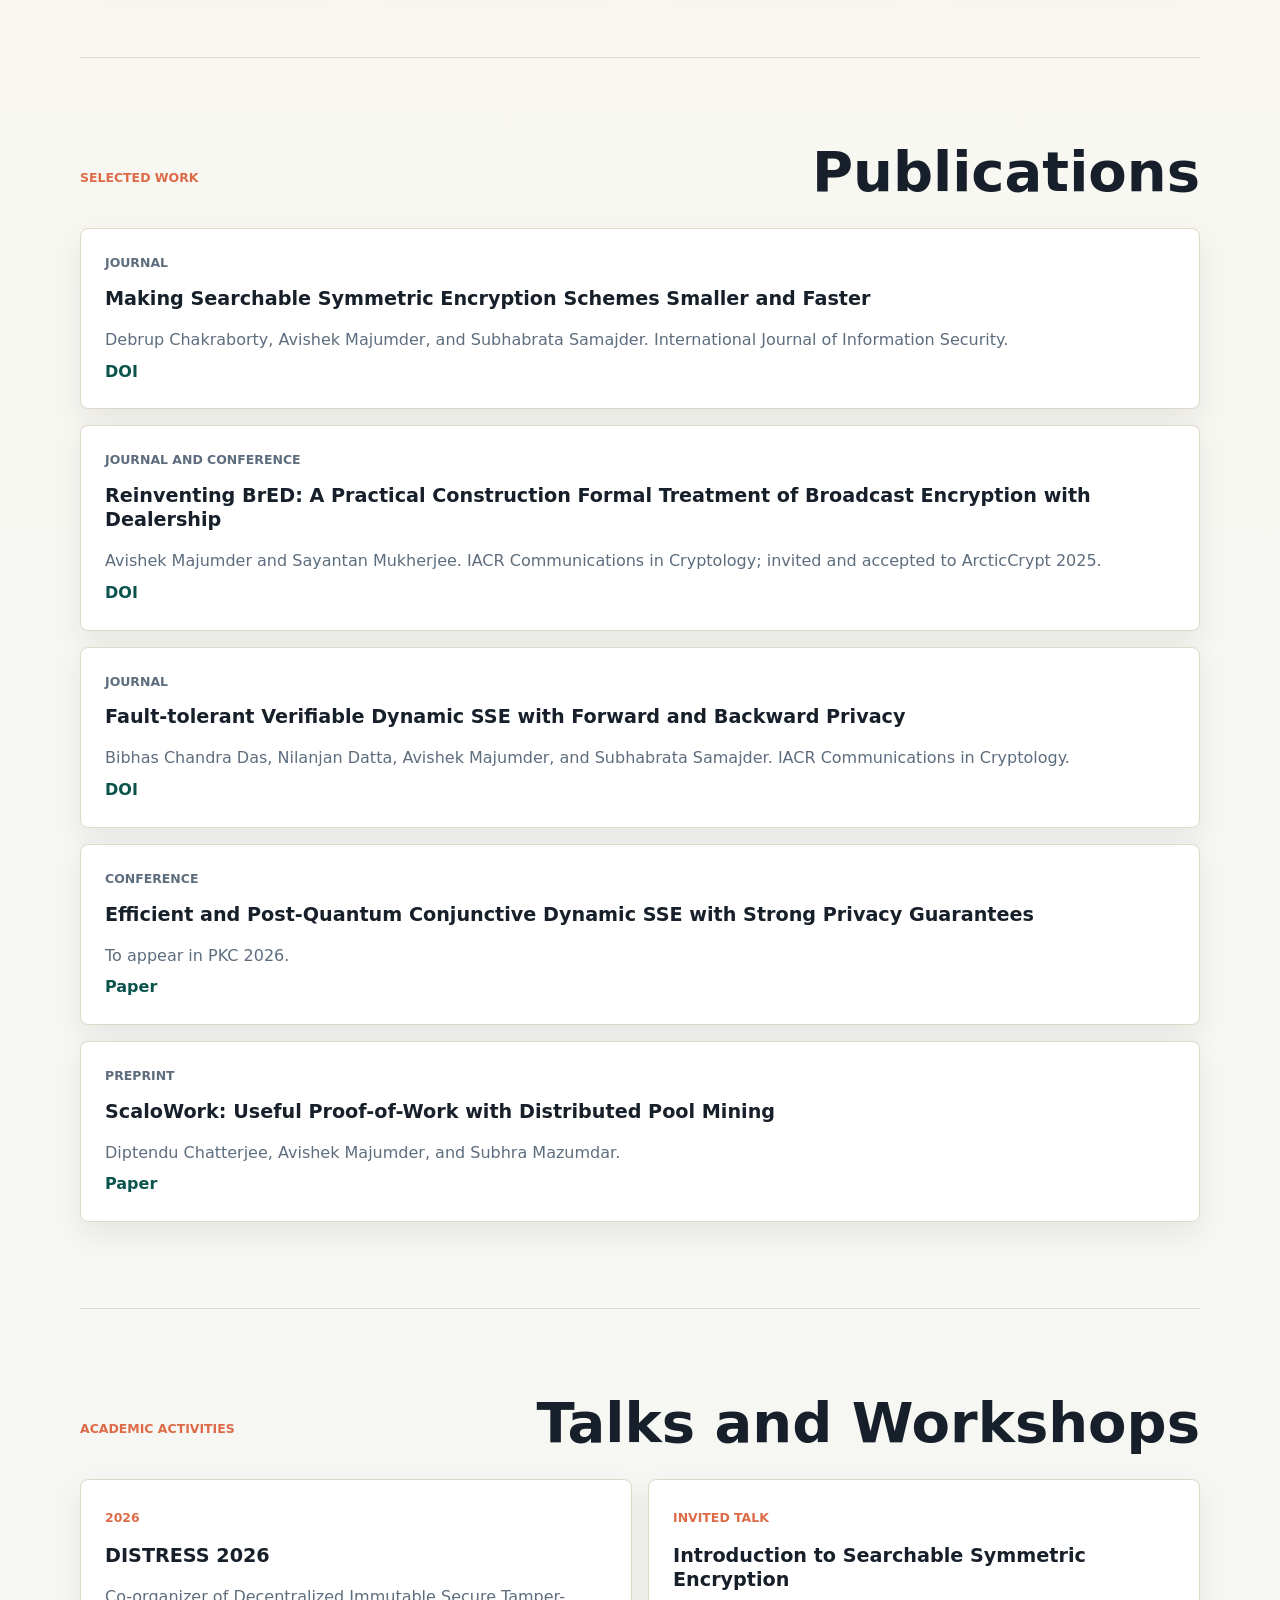
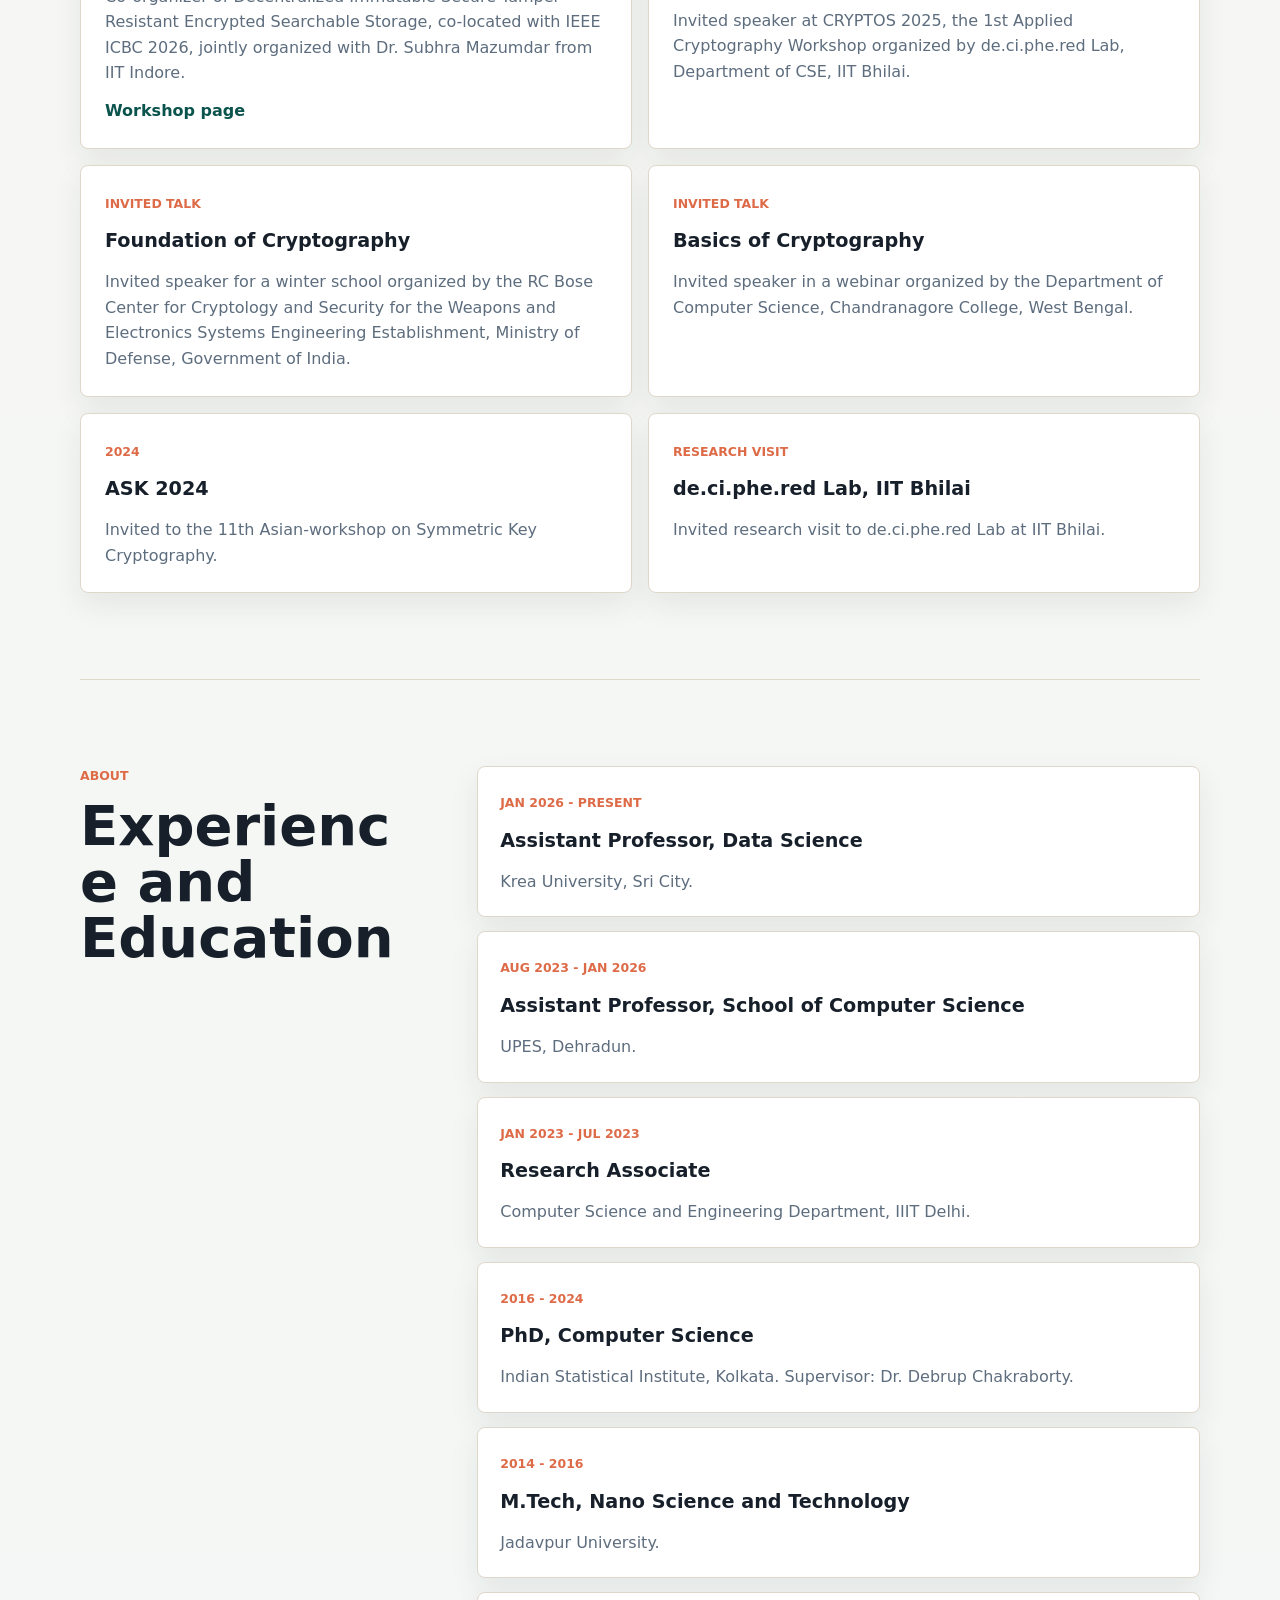
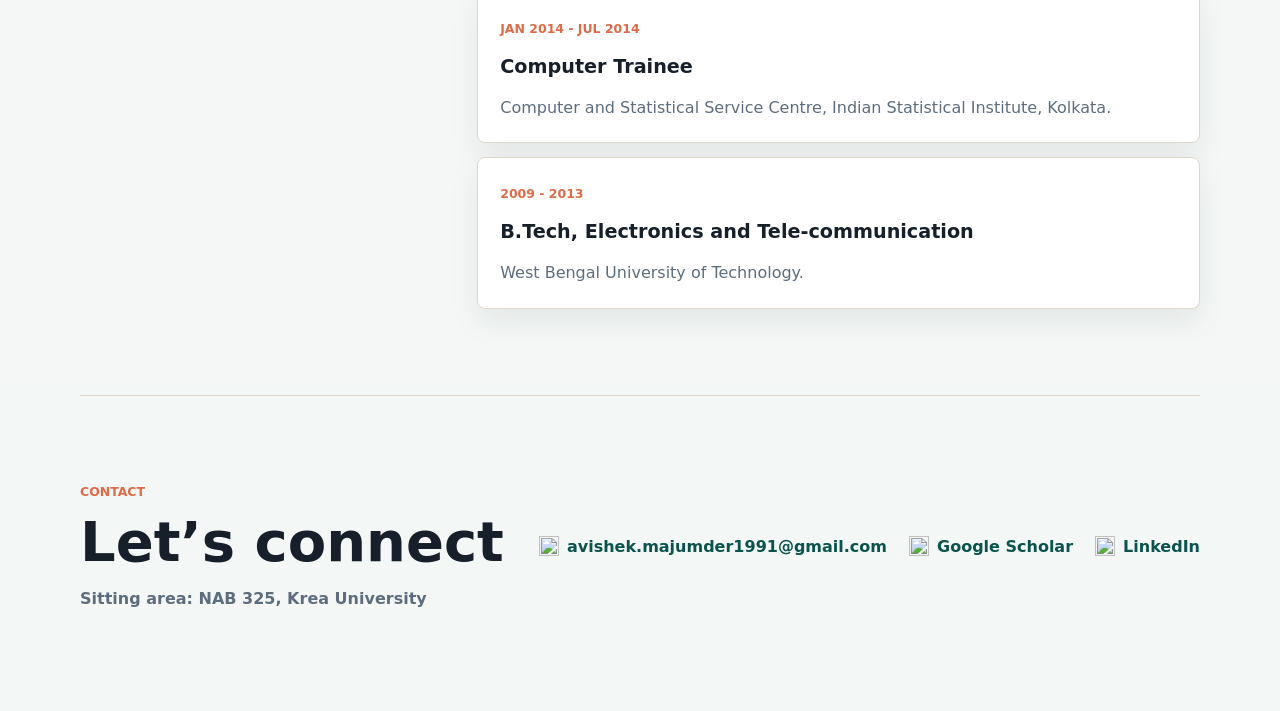
==== commit 1e8a37e5: "email, gscholar and linkedin logo added" ====
--- a/index.html
+++ b/index.html
@@ -221,9 +221,18 @@
           <p class="office-location">Sitting area: NAB 325, Krea University</p>
         </div>
         <div class="contact-links">
-          <a href="mailto:avishek.majumder1991@gmail.com">avishek.majumder1991@gmail.com</a>
-          <a href="https://scholar.google.com/citations?user=8zvprlkAAAAJ&amp;hl=en" target="_blank" rel="noreferrer">Google Scholar</a>
-          <a href="https://www.linkedin.com/in/avishek-majumder-87589775/" target="_blank" rel="noreferrer">LinkedIn</a>
+          <a href="mailto:avishek.majumder1991@gmail.com">
+            <img src="assets/icon-email.svg" width="20" height="20" alt="">
+            avishek.majumder1991@gmail.com
+          </a>
+          <a href="https://scholar.google.com/citations?user=8zvprlkAAAAJ&amp;hl=en" target="_blank" rel="noreferrer">
+            <img src="assets/icon-scholar.svg" width="20" height="20" alt="">
+            Google Scholar
+          </a>
+          <a href="https://www.linkedin.com/in/avishek-majumder-87589775/" target="_blank" rel="noreferrer">
+            <img src="assets/icon-linkedin.svg" width="20" height="20" alt="">
+            LinkedIn
+          </a>
         </div>
       </section>
     </main>
--- a/styles.css
+++ b/styles.css
@@ -513,6 +513,16 @@
   font-weight: 800;
 }
 
+.contact-links a {
+  display: inline-flex;
+  align-items: center;
+  gap: 8px;
+}
+
+.contact-links img {
+  flex: 0 0 auto;
+}
+
 .office-location {
   margin: 16px 0 0;
   color: var(--muted);
